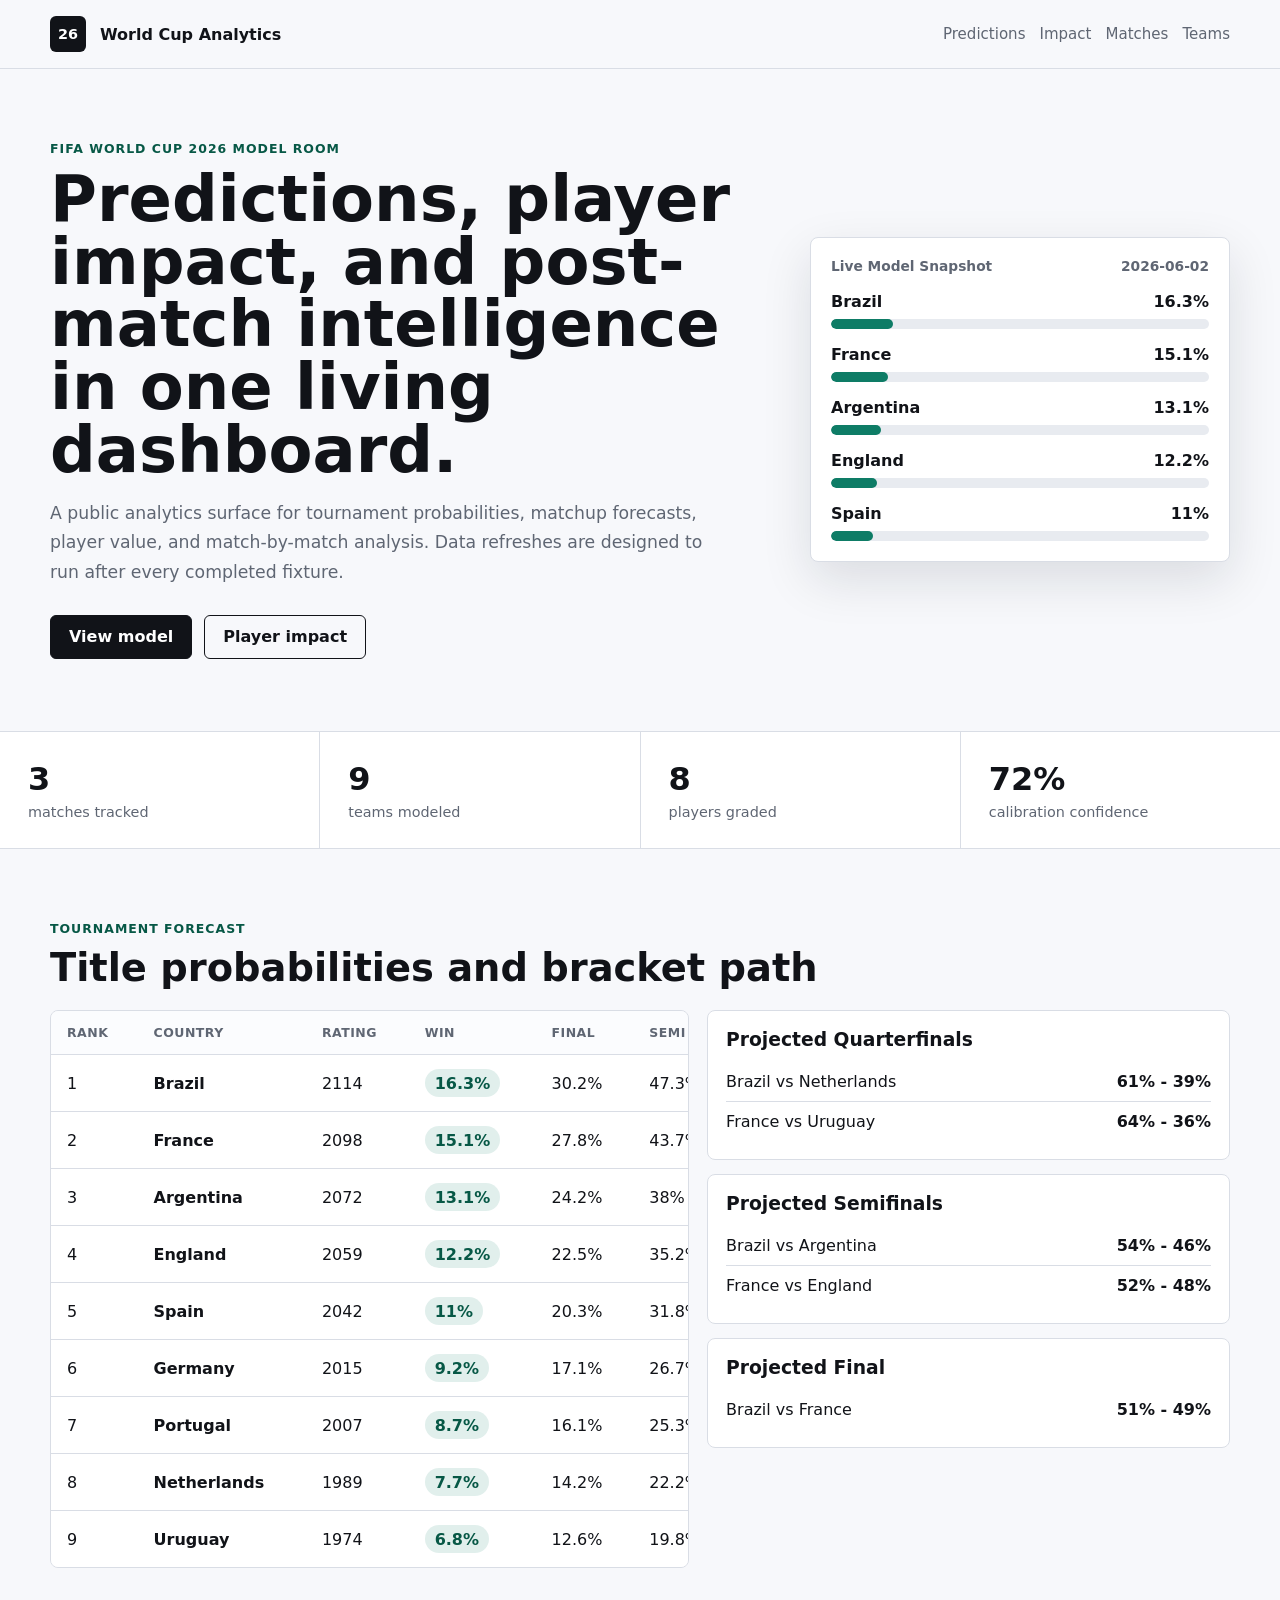
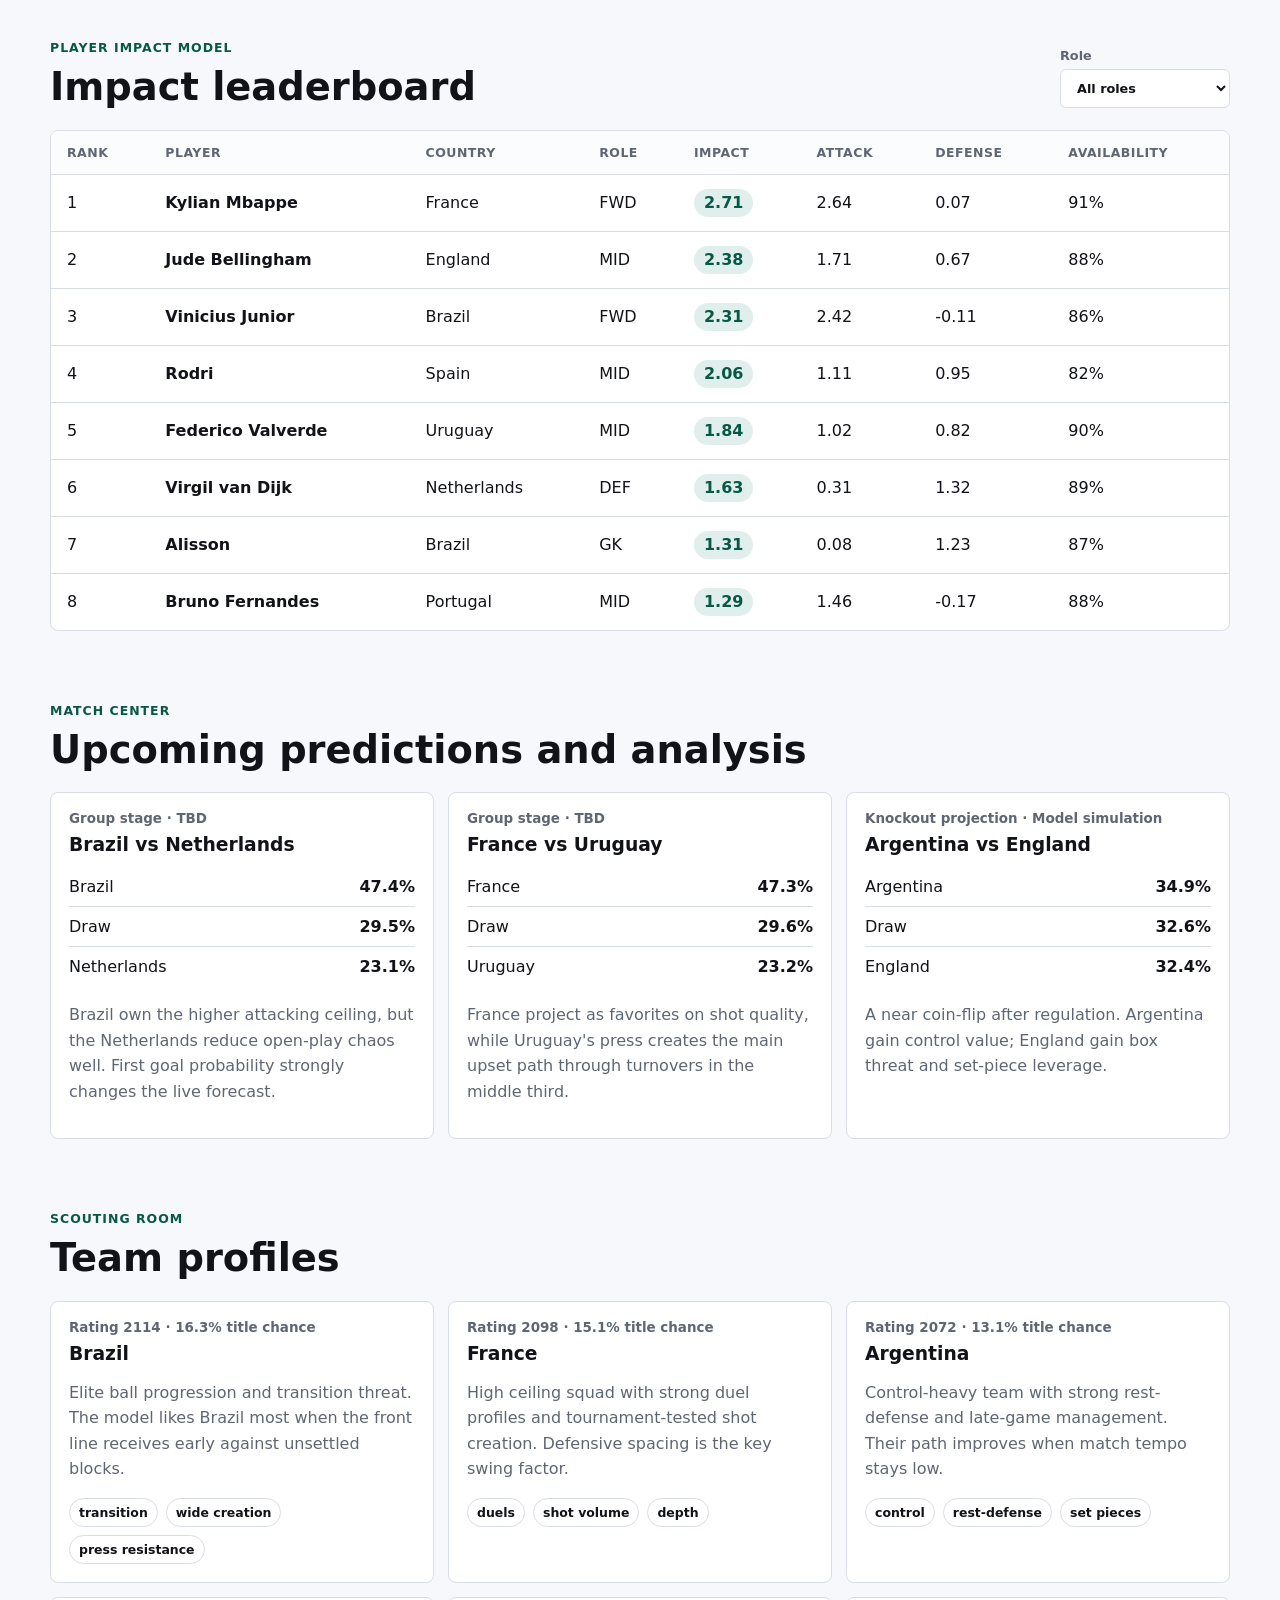
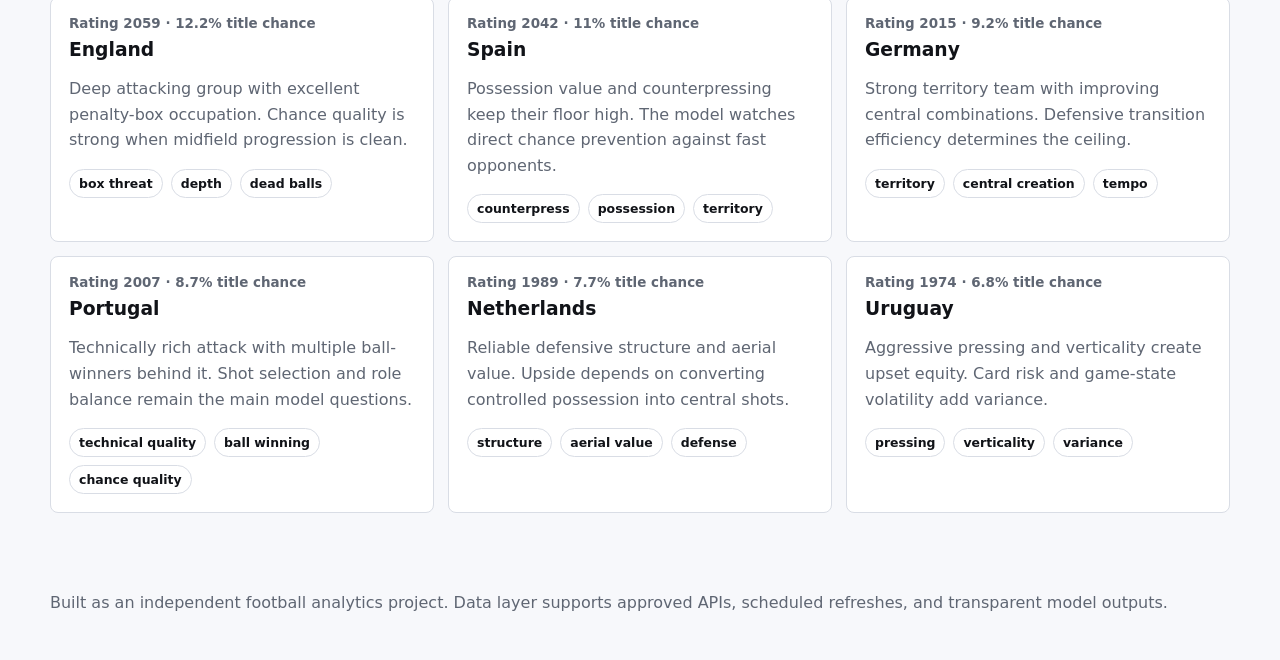
==== index.html @ 910f902a "Build World Cup analytics dashboard" ====
<!doctype html>
<html lang="en">
  <head>
    <meta charset="utf-8" />
    <meta name="viewport" content="width=device-width, initial-scale=1" />
    <title>World Cup 2026 Analytics</title>
    <meta
      name="description"
      content="World Cup 2026 prediction model, matchup probabilities, player impact leaderboard, and match analysis."
    />
    <link rel="stylesheet" href="styles.css" />
  </head>
  <body>
    <header class="site-header">
      <nav class="nav">
        <a class="brand" href="#top" aria-label="World Cup 2026 Analytics home">
          <span class="brand-mark">26</span>
          <span>World Cup Analytics</span>
        </a>
        <div class="nav-links">
          <a href="#predictions">Predictions</a>
          <a href="#leaderboard">Impact</a>
          <a href="#matches">Matches</a>
          <a href="#teams">Teams</a>
        </div>
      </nav>
    </header>

    <main id="top">
      <section class="hero">
        <div class="hero-copy">
          <p class="eyebrow">FIFA World Cup 2026 model room</p>
          <h1>Predictions, player impact, and post-match intelligence in one living dashboard.</h1>
          <p>
            A public analytics surface for tournament probabilities, matchup forecasts,
            player value, and match-by-match analysis. Data refreshes are designed to run
            after every completed fixture.
          </p>
          <div class="hero-actions">
            <a class="button primary" href="#predictions">View model</a>
            <a class="button secondary" href="#leaderboard">Player impact</a>
          </div>
        </div>
        <div class="hero-panel" aria-label="Model snapshot">
          <div class="panel-header">
            <span>Live Model Snapshot</span>
            <span id="lastUpdated">Loading...</span>
          </div>
          <div class="probability-stack" id="heroProbabilities"></div>
        </div>
      </section>

      <section class="metrics-band" aria-label="Model summary">
        <div>
          <span class="metric-value" id="trackedMatches">0</span>
          <span class="metric-label">matches tracked</span>
        </div>
        <div>
          <span class="metric-value" id="trackedTeams">0</span>
          <span class="metric-label">teams modeled</span>
        </div>
        <div>
          <span class="metric-value" id="trackedPlayers">0</span>
          <span class="metric-label">players graded</span>
        </div>
        <div>
          <span class="metric-value" id="modelConfidence">0%</span>
          <span class="metric-label">calibration confidence</span>
        </div>
      </section>

      <section class="section" id="predictions">
        <div class="section-heading">
          <p class="eyebrow">Tournament forecast</p>
          <h2>Title probabilities and bracket path</h2>
        </div>
        <div class="prediction-layout">
          <div class="table-shell">
            <table>
              <thead>
                <tr>
                  <th>Rank</th>
                  <th>Country</th>
                  <th>Rating</th>
                  <th>Win</th>
                  <th>Final</th>
                  <th>Semi</th>
                </tr>
              </thead>
              <tbody id="predictionTable"></tbody>
            </table>
          </div>
          <div class="bracket" id="bracket"></div>
        </div>
      </section>

      <section class="section" id="leaderboard">
        <div class="section-heading inline-heading">
          <div>
            <p class="eyebrow">Player impact model</p>
            <h2>Impact leaderboard</h2>
          </div>
          <label class="filter-label">
            Role
            <select id="roleFilter">
              <option value="all">All roles</option>
              <option value="GK">Goalkeepers</option>
              <option value="DEF">Defenders</option>
              <option value="MID">Midfielders</option>
              <option value="FWD">Forwards</option>
            </select>
          </label>
        </div>
        <div class="table-shell">
          <table>
            <thead>
              <tr>
                <th>Rank</th>
                <th>Player</th>
                <th>Country</th>
                <th>Role</th>
                <th>Impact</th>
                <th>Attack</th>
                <th>Defense</th>
                <th>Availability</th>
              </tr>
            </thead>
            <tbody id="leaderboardTable"></tbody>
          </table>
        </div>
      </section>

      <section class="section" id="matches">
        <div class="section-heading">
          <p class="eyebrow">Match center</p>
          <h2>Upcoming predictions and analysis</h2>
        </div>
        <div class="match-grid" id="matchGrid"></div>
      </section>

      <section class="section" id="teams">
        <div class="section-heading">
          <p class="eyebrow">Scouting room</p>
          <h2>Team profiles</h2>
        </div>
        <div class="team-grid" id="teamGrid"></div>
      </section>
    </main>

    <footer class="footer">
      <p>
        Built as an independent football analytics project. Data layer supports approved APIs,
        scheduled refreshes, and transparent model outputs.
      </p>
    </footer>

    <script src="app.js"></script>
  </body>
</html>
---- styles.css ----
:root {
  --ink: #111318;
  --muted: #5f6673;
  --line: #d9dde5;
  --surface: #f7f8fb;
  --panel: #ffffff;
  --accent: #0e7c66;
  --accent-dark: #075846;
  --gold: #c6932d;
  --danger: #b74b4b;
  --shadow: 0 18px 50px rgba(20, 28, 43, 0.12);
}

* {
  box-sizing: border-box;
}

html {
  scroll-behavior: smooth;
}

body {
  margin: 0;
  color: var(--ink);
  background: var(--surface);
  font-family:
    Inter, ui-sans-serif, system-ui, -apple-system, BlinkMacSystemFont, "Segoe UI",
    sans-serif;
}

a {
  color: inherit;
  text-decoration: none;
}

.site-header {
  position: sticky;
  top: 0;
  z-index: 10;
  background: rgba(247, 248, 251, 0.92);
  border-bottom: 1px solid var(--line);
  backdrop-filter: blur(18px);
}

.nav {
  display: flex;
  align-items: center;
  justify-content: space-between;
  width: min(1180px, calc(100% - 32px));
  margin: 0 auto;
  padding: 16px 0;
}

.brand,
.nav-links {
  display: flex;
  align-items: center;
  gap: 14px;
}

.brand {
  font-weight: 750;
}

.brand-mark {
  display: grid;
  width: 36px;
  height: 36px;
  place-items: center;
  color: white;
  background: var(--ink);
  border-radius: 6px;
  font-size: 0.9rem;
}

.nav-links {
  color: var(--muted);
  font-size: 0.94rem;
}

.nav-links a:hover {
  color: var(--ink);
}

.hero {
  display: grid;
  grid-template-columns: minmax(0, 1fr) 420px;
  gap: 42px;
  align-items: center;
  width: min(1180px, calc(100% - 32px));
  min-height: 650px;
  margin: 0 auto;
  padding: 72px 0;
}

.hero-copy h1 {
  max-width: 760px;
  margin: 0;
  font-size: clamp(2.4rem, 5vw, 5.2rem);
  line-height: 0.98;
  letter-spacing: 0;
}

.hero-copy p:not(.eyebrow) {
  max-width: 680px;
  color: var(--muted);
  font-size: 1.08rem;
  line-height: 1.7;
}

.eyebrow {
  margin: 0 0 12px;
  color: var(--accent-dark);
  font-size: 0.78rem;
  font-weight: 800;
  letter-spacing: 0.08em;
  text-transform: uppercase;
}

.hero-actions {
  display: flex;
  flex-wrap: wrap;
  gap: 12px;
  margin-top: 28px;
}

.button {
  display: inline-flex;
  min-height: 44px;
  align-items: center;
  justify-content: center;
  border: 1px solid var(--ink);
  border-radius: 6px;
  padding: 0 18px;
  font-weight: 750;
}

.button.primary {
  color: white;
  background: var(--ink);
}

.button.secondary {
  background: transparent;
}

.hero-panel {
  background: var(--panel);
  border: 1px solid var(--line);
  border-radius: 8px;
  box-shadow: var(--shadow);
  padding: 20px;
}

.panel-header {
  display: flex;
  justify-content: space-between;
  gap: 18px;
  margin-bottom: 18px;
  color: var(--muted);
  font-size: 0.86rem;
  font-weight: 700;
}

.probability-stack {
  display: grid;
  gap: 16px;
}

.prob-row {
  display: grid;
  gap: 8px;
}

.prob-meta {
  display: flex;
  justify-content: space-between;
  gap: 12px;
  font-weight: 750;
}

.bar {
  height: 10px;
  overflow: hidden;
  background: #e8ebf0;
  border-radius: 999px;
}

.bar span {
  display: block;
  height: 100%;
  background: var(--accent);
  border-radius: inherit;
}

.metrics-band {
  display: grid;
  grid-template-columns: repeat(4, minmax(0, 1fr));
  gap: 1px;
  background: var(--line);
  border-block: 1px solid var(--line);
}

.metrics-band div {
  display: grid;
  gap: 6px;
  padding: 28px;
  background: var(--panel);
}

.metric-value {
  font-size: 2rem;
  font-weight: 850;
}

.metric-label {
  color: var(--muted);
  font-size: 0.9rem;
}

.section {
  width: min(1180px, calc(100% - 32px));
  margin: 0 auto;
  padding: 72px 0 0;
}

.section-heading {
  margin-bottom: 22px;
}

.section-heading h2 {
  margin: 0;
  font-size: clamp(1.9rem, 3vw, 3rem);
  line-height: 1.05;
}

.inline-heading {
  display: flex;
  align-items: end;
  justify-content: space-between;
  gap: 20px;
}

.filter-label {
  display: grid;
  gap: 6px;
  color: var(--muted);
  font-size: 0.8rem;
  font-weight: 750;
}

select {
  min-width: 170px;
  border: 1px solid var(--line);
  border-radius: 6px;
  padding: 10px 12px;
  background: white;
  color: var(--ink);
  font: inherit;
}

.prediction-layout {
  display: grid;
  grid-template-columns: minmax(0, 1.1fr) minmax(320px, 0.9fr);
  gap: 18px;
  align-items: start;
}

.table-shell {
  overflow: auto;
  background: var(--panel);
  border: 1px solid var(--line);
  border-radius: 8px;
}

table {
  width: 100%;
  border-collapse: collapse;
  min-width: 680px;
}

th,
td {
  padding: 14px 16px;
  border-bottom: 1px solid var(--line);
  text-align: left;
  white-space: nowrap;
}

th {
  color: var(--muted);
  background: #fbfcfe;
  font-size: 0.78rem;
  letter-spacing: 0.04em;
  text-transform: uppercase;
}

tr:last-child td {
  border-bottom: 0;
}

.pill {
  display: inline-flex;
  align-items: center;
  min-height: 28px;
  border-radius: 999px;
  padding: 0 10px;
  color: var(--accent-dark);
  background: rgba(14, 124, 102, 0.12);
  font-weight: 800;
}

.bracket,
.match-grid,
.team-grid {
  display: grid;
  gap: 14px;
}

.bracket-card,
.match-card,
.team-card {
  background: var(--panel);
  border: 1px solid var(--line);
  border-radius: 8px;
  padding: 18px;
}

.bracket-card h3,
.match-card h3,
.team-card h3 {
  margin: 0 0 12px;
}

.match-row {
  display: flex;
  align-items: center;
  justify-content: space-between;
  gap: 14px;
  padding: 10px 0;
  border-top: 1px solid var(--line);
}

.match-row:first-of-type {
  border-top: 0;
}

.muted {
  color: var(--muted);
}

.match-grid,
.team-grid {
  grid-template-columns: repeat(3, minmax(0, 1fr));
}

.card-kicker {
  margin: 0 0 8px;
  color: var(--muted);
  font-size: 0.84rem;
  font-weight: 750;
}

.card-body {
  color: var(--muted);
  line-height: 1.6;
}

.team-tags {
  display: flex;
  flex-wrap: wrap;
  gap: 8px;
  margin-top: 14px;
}

.tag {
  border: 1px solid var(--line);
  border-radius: 999px;
  padding: 6px 9px;
  font-size: 0.78rem;
  font-weight: 750;
}

.footer {
  width: min(1180px, calc(100% - 32px));
  margin: 0 auto;
  padding: 64px 0 32px;
  color: var(--muted);
}

.error-banner {
  padding: 12px 16px;
  color: white;
  background: var(--danger);
  font-weight: 750;
}

@media (max-width: 900px) {
  .hero,
  .prediction-layout,
  .match-grid,
  .team-grid {
    grid-template-columns: 1fr;
  }

  .hero {
    min-height: auto;
    padding-top: 44px;
  }

  .metrics-band {
    grid-template-columns: repeat(2, minmax(0, 1fr));
  }
}

@media (max-width: 640px) {
  .nav {
    align-items: flex-start;
    flex-direction: column;
  }

  .nav-links {
    width: 100%;
    overflow-x: auto;
    padding-bottom: 2px;
  }

  .metrics-band {
    grid-template-columns: 1fr;
  }

  .inline-heading {
    align-items: flex-start;
    flex-direction: column;
  }
}
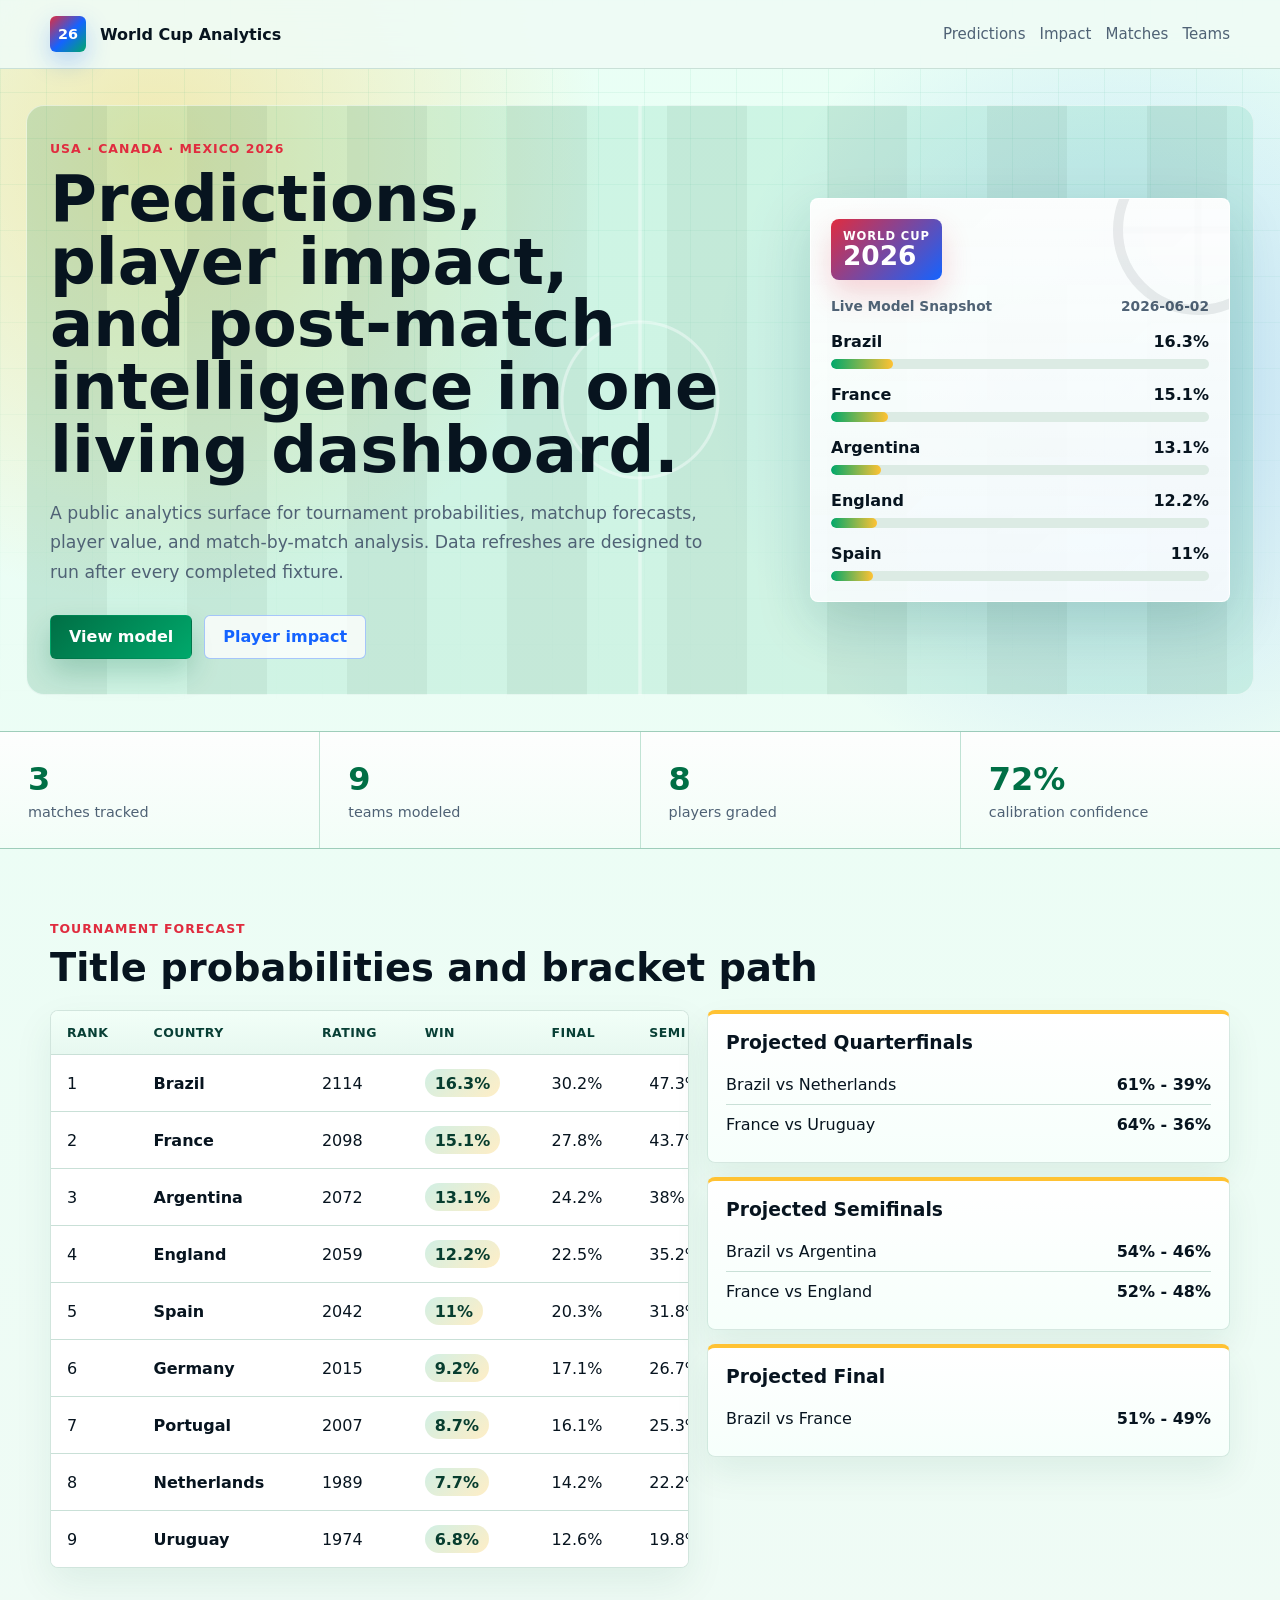
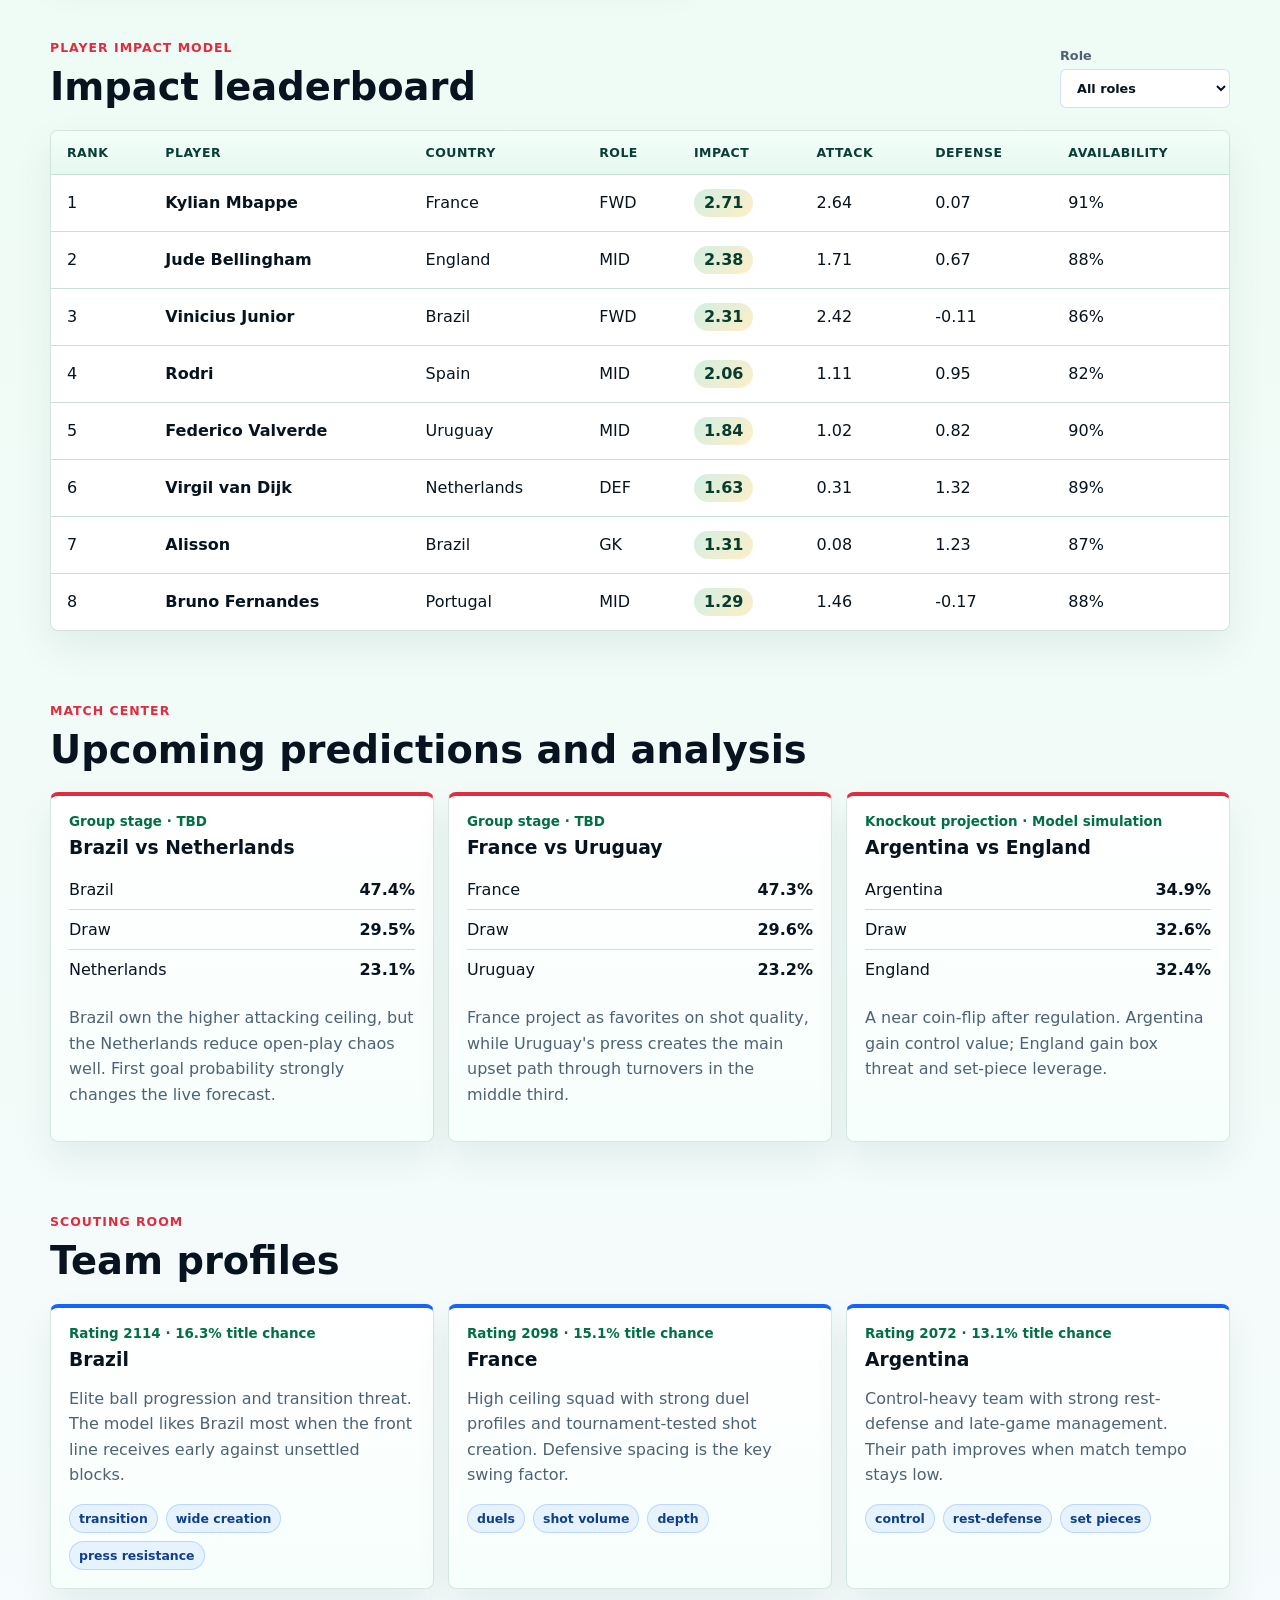
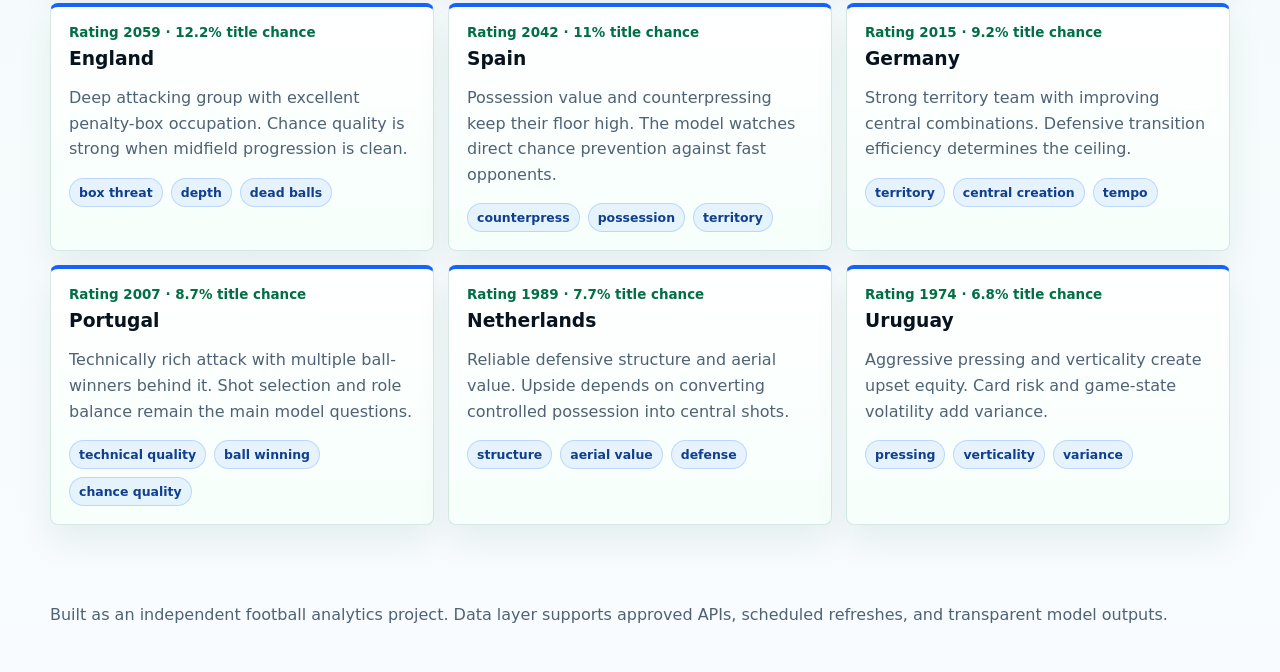
==== commit 21b4ea0a: "Refresh World Cup visual theme" ====
--- a/index.html
+++ b/index.html
@@ -29,7 +29,7 @@
     <main id="top">
       <section class="hero">
         <div class="hero-copy">
-          <p class="eyebrow">FIFA World Cup 2026 model room</p>
+          <p class="eyebrow">USA · Canada · Mexico 2026</p>
           <h1>Predictions, player impact, and post-match intelligence in one living dashboard.</h1>
           <p>
             A public analytics surface for tournament probabilities, matchup forecasts,
@@ -42,6 +42,10 @@
           </div>
         </div>
         <div class="hero-panel" aria-label="Model snapshot">
+          <div class="tournament-badge">
+            <span>World Cup</span>
+            <strong>2026</strong>
+          </div>
           <div class="panel-header">
             <span>Live Model Snapshot</span>
             <span id="lastUpdated">Loading...</span>
@@ -157,4 +161,3 @@
     <script src="app.js"></script>
   </body>
 </html>
-
--- a/styles.css
+++ b/styles.css
@@ -1,14 +1,16 @@
 :root {
-  --ink: #111318;
-  --muted: #5f6673;
-  --line: #d9dde5;
-  --surface: #f7f8fb;
+  --ink: #07141f;
+  --muted: #4f6275;
+  --line: #c9e0d7;
+  --surface: #effbf5;
   --panel: #ffffff;
-  --accent: #0e7c66;
-  --accent-dark: #075846;
-  --gold: #c6932d;
-  --danger: #b74b4b;
-  --shadow: 0 18px 50px rgba(20, 28, 43, 0.12);
+  --accent: #00a86b;
+  --accent-dark: #006f45;
+  --blue: #1463ff;
+  --red: #e02c3f;
+  --gold: #ffc233;
+  --danger: #d9293f;
+  --shadow: 0 22px 55px rgba(0, 83, 65, 0.16);
 }
 
 * {
@@ -22,10 +24,26 @@
 body {
   margin: 0;
   color: var(--ink);
-  background: var(--surface);
+  background:
+    radial-gradient(circle at 12% 4%, rgba(255, 194, 51, 0.35), transparent 28rem),
+    radial-gradient(circle at 88% 10%, rgba(20, 99, 255, 0.2), transparent 26rem),
+    linear-gradient(180deg, #e9fff5 0%, var(--surface) 42%, #f8fbff 100%);
   font-family:
     Inter, ui-sans-serif, system-ui, -apple-system, BlinkMacSystemFont, "Segoe UI",
     sans-serif;
+}
+
+body::before {
+  position: fixed;
+  inset: 0;
+  z-index: -1;
+  pointer-events: none;
+  content: "";
+  background-image:
+    linear-gradient(rgba(0, 168, 107, 0.07) 1px, transparent 1px),
+    linear-gradient(90deg, rgba(0, 168, 107, 0.07) 1px, transparent 1px);
+  background-size: 46px 46px;
+  mask-image: linear-gradient(180deg, black, transparent 80%);
 }
 
 a {
@@ -37,7 +55,7 @@
   position: sticky;
   top: 0;
   z-index: 10;
-  background: rgba(247, 248, 251, 0.92);
+  background: rgba(239, 251, 245, 0.9);
   border-bottom: 1px solid var(--line);
   backdrop-filter: blur(18px);
 }
@@ -68,9 +86,10 @@
   height: 36px;
   place-items: center;
   color: white;
-  background: var(--ink);
+  background: linear-gradient(135deg, var(--red), var(--blue) 52%, var(--accent));
   border-radius: 6px;
   font-size: 0.9rem;
+  box-shadow: 0 10px 24px rgba(20, 99, 255, 0.25);
 }
 
 .nav-links {
@@ -79,10 +98,11 @@
 }
 
 .nav-links a:hover {
-  color: var(--ink);
+  color: var(--accent-dark);
 }
 
 .hero {
+  position: relative;
   display: grid;
   grid-template-columns: minmax(0, 1fr) 420px;
   gap: 42px;
@@ -93,12 +113,27 @@
   padding: 72px 0;
 }
 
+.hero::before {
+  position: absolute;
+  inset: 36px -24px;
+  z-index: -1;
+  content: "";
+  background:
+    radial-gradient(circle at 50% 50%, transparent 0 76px, rgba(255, 255, 255, 0.45) 77px 79px, transparent 80px),
+    linear-gradient(90deg, transparent 0 49.8%, rgba(255, 255, 255, 0.45) 49.9% 50.1%, transparent 50.2%),
+    repeating-linear-gradient(90deg, rgba(0, 128, 79, 0.22) 0 80px, rgba(0, 168, 107, 0.16) 80px 160px);
+  border: 1px solid rgba(255, 255, 255, 0.6);
+  border-radius: 18px;
+  opacity: 0.75;
+}
+
 .hero-copy h1 {
   max-width: 760px;
   margin: 0;
   font-size: clamp(2.4rem, 5vw, 5.2rem);
   line-height: 0.98;
   letter-spacing: 0;
+  text-wrap: balance;
 }
 
 .hero-copy p:not(.eyebrow) {
@@ -110,7 +145,7 @@
 
 .eyebrow {
   margin: 0 0 12px;
-  color: var(--accent-dark);
+  color: var(--red);
   font-size: 0.78rem;
   font-weight: 800;
   letter-spacing: 0.08em;
@@ -129,7 +164,7 @@
   min-height: 44px;
   align-items: center;
   justify-content: center;
-  border: 1px solid var(--ink);
+  border: 1px solid transparent;
   border-radius: 6px;
   padding: 0 18px;
   font-weight: 750;
@@ -137,21 +172,67 @@
 
 .button.primary {
   color: white;
-  background: var(--ink);
+  background: linear-gradient(135deg, var(--accent-dark), var(--accent));
+  box-shadow: 0 14px 28px rgba(0, 111, 69, 0.24);
 }
 
 .button.secondary {
-  background: transparent;
+  border-color: rgba(20, 99, 255, 0.35);
+  color: var(--blue);
+  background: rgba(255, 255, 255, 0.78);
 }
 
 .hero-panel {
-  background: var(--panel);
-  border: 1px solid var(--line);
+  position: relative;
+  overflow: hidden;
+  background:
+    linear-gradient(180deg, rgba(255, 255, 255, 0.96), rgba(255, 255, 255, 0.88)),
+    linear-gradient(135deg, rgba(0, 168, 107, 0.24), rgba(20, 99, 255, 0.18));
+  border: 1px solid rgba(255, 255, 255, 0.85);
   border-radius: 8px;
   box-shadow: var(--shadow);
   padding: 20px;
 }
 
+.hero-panel::before {
+  position: absolute;
+  right: -54px;
+  top: -54px;
+  width: 150px;
+  height: 150px;
+  content: "";
+  background:
+    linear-gradient(90deg, transparent 47%, rgba(7, 20, 31, 0.12) 48% 52%, transparent 53%),
+    linear-gradient(transparent 47%, rgba(7, 20, 31, 0.12) 48% 52%, transparent 53%),
+    radial-gradient(circle, white 0 52%, transparent 53%);
+  border: 10px solid var(--ink);
+  border-radius: 50%;
+  opacity: 0.08;
+}
+
+.tournament-badge {
+  display: inline-grid;
+  gap: 0;
+  margin-bottom: 18px;
+  padding: 10px 12px;
+  color: white;
+  background: linear-gradient(135deg, var(--red), var(--blue));
+  border-radius: 8px;
+  box-shadow: 0 14px 30px rgba(224, 44, 63, 0.2);
+}
+
+.tournament-badge span {
+  font-size: 0.72rem;
+  font-weight: 850;
+  letter-spacing: 0.08em;
+  text-transform: uppercase;
+}
+
+.tournament-badge strong {
+  font-size: 1.65rem;
+  line-height: 1;
+}
+
 .panel-header {
   display: flex;
   justify-content: space-between;
@@ -182,14 +263,14 @@
 .bar {
   height: 10px;
   overflow: hidden;
-  background: #e8ebf0;
+  background: #dcebe4;
   border-radius: 999px;
 }
 
 .bar span {
   display: block;
   height: 100%;
-  background: var(--accent);
+  background: linear-gradient(90deg, var(--accent), var(--gold));
   border-radius: inherit;
 }
 
@@ -197,20 +278,22 @@
   display: grid;
   grid-template-columns: repeat(4, minmax(0, 1fr));
   gap: 1px;
-  background: var(--line);
-  border-block: 1px solid var(--line);
+  background: rgba(0, 111, 69, 0.18);
+  border-block: 1px solid rgba(0, 111, 69, 0.18);
 }
 
 .metrics-band div {
   display: grid;
   gap: 6px;
   padding: 28px;
-  background: var(--panel);
+  background:
+    linear-gradient(180deg, rgba(255, 255, 255, 0.96), rgba(244, 255, 249, 0.96));
 }
 
 .metric-value {
   font-size: 2rem;
   font-weight: 850;
+  color: var(--accent-dark);
 }
 
 .metric-label {
@@ -251,7 +334,7 @@
 
 select {
   min-width: 170px;
-  border: 1px solid var(--line);
+  border: 1px solid rgba(20, 99, 255, 0.2);
   border-radius: 6px;
   padding: 10px 12px;
   background: white;
@@ -269,8 +352,9 @@
 .table-shell {
   overflow: auto;
   background: var(--panel);
-  border: 1px solid var(--line);
+  border: 1px solid rgba(0, 111, 69, 0.18);
   border-radius: 8px;
+  box-shadow: 0 16px 38px rgba(0, 83, 65, 0.08);
 }
 
 table {
@@ -288,8 +372,8 @@
 }
 
 th {
-  color: var(--muted);
-  background: #fbfcfe;
+  color: #083f35;
+  background: linear-gradient(180deg, #f2fff8, #e7f8f0);
   font-size: 0.78rem;
   letter-spacing: 0.04em;
   text-transform: uppercase;
@@ -305,8 +389,8 @@
   min-height: 28px;
   border-radius: 999px;
   padding: 0 10px;
-  color: var(--accent-dark);
-  background: rgba(14, 124, 102, 0.12);
+  color: #073d2f;
+  background: linear-gradient(135deg, rgba(0, 168, 107, 0.18), rgba(255, 194, 51, 0.28));
   font-weight: 800;
 }
 
@@ -320,10 +404,24 @@
 .bracket-card,
 .match-card,
 .team-card {
-  background: var(--panel);
-  border: 1px solid var(--line);
+  background:
+    linear-gradient(180deg, rgba(255, 255, 255, 0.98), rgba(246, 255, 251, 0.98));
+  border: 1px solid rgba(0, 111, 69, 0.16);
   border-radius: 8px;
   padding: 18px;
+  box-shadow: 0 16px 34px rgba(0, 83, 65, 0.08);
+}
+
+.match-card {
+  border-top: 4px solid var(--red);
+}
+
+.team-card {
+  border-top: 4px solid var(--blue);
+}
+
+.bracket-card {
+  border-top: 4px solid var(--gold);
 }
 
 .bracket-card h3,
@@ -356,7 +454,7 @@
 
 .card-kicker {
   margin: 0 0 8px;
-  color: var(--muted);
+  color: var(--accent-dark);
   font-size: 0.84rem;
   font-weight: 750;
 }
@@ -374,9 +472,11 @@
 }
 
 .tag {
-  border: 1px solid var(--line);
+  border: 1px solid rgba(20, 99, 255, 0.2);
   border-radius: 999px;
   padding: 6px 9px;
+  color: #103f8f;
+  background: rgba(20, 99, 255, 0.08);
   font-size: 0.78rem;
   font-weight: 750;
 }
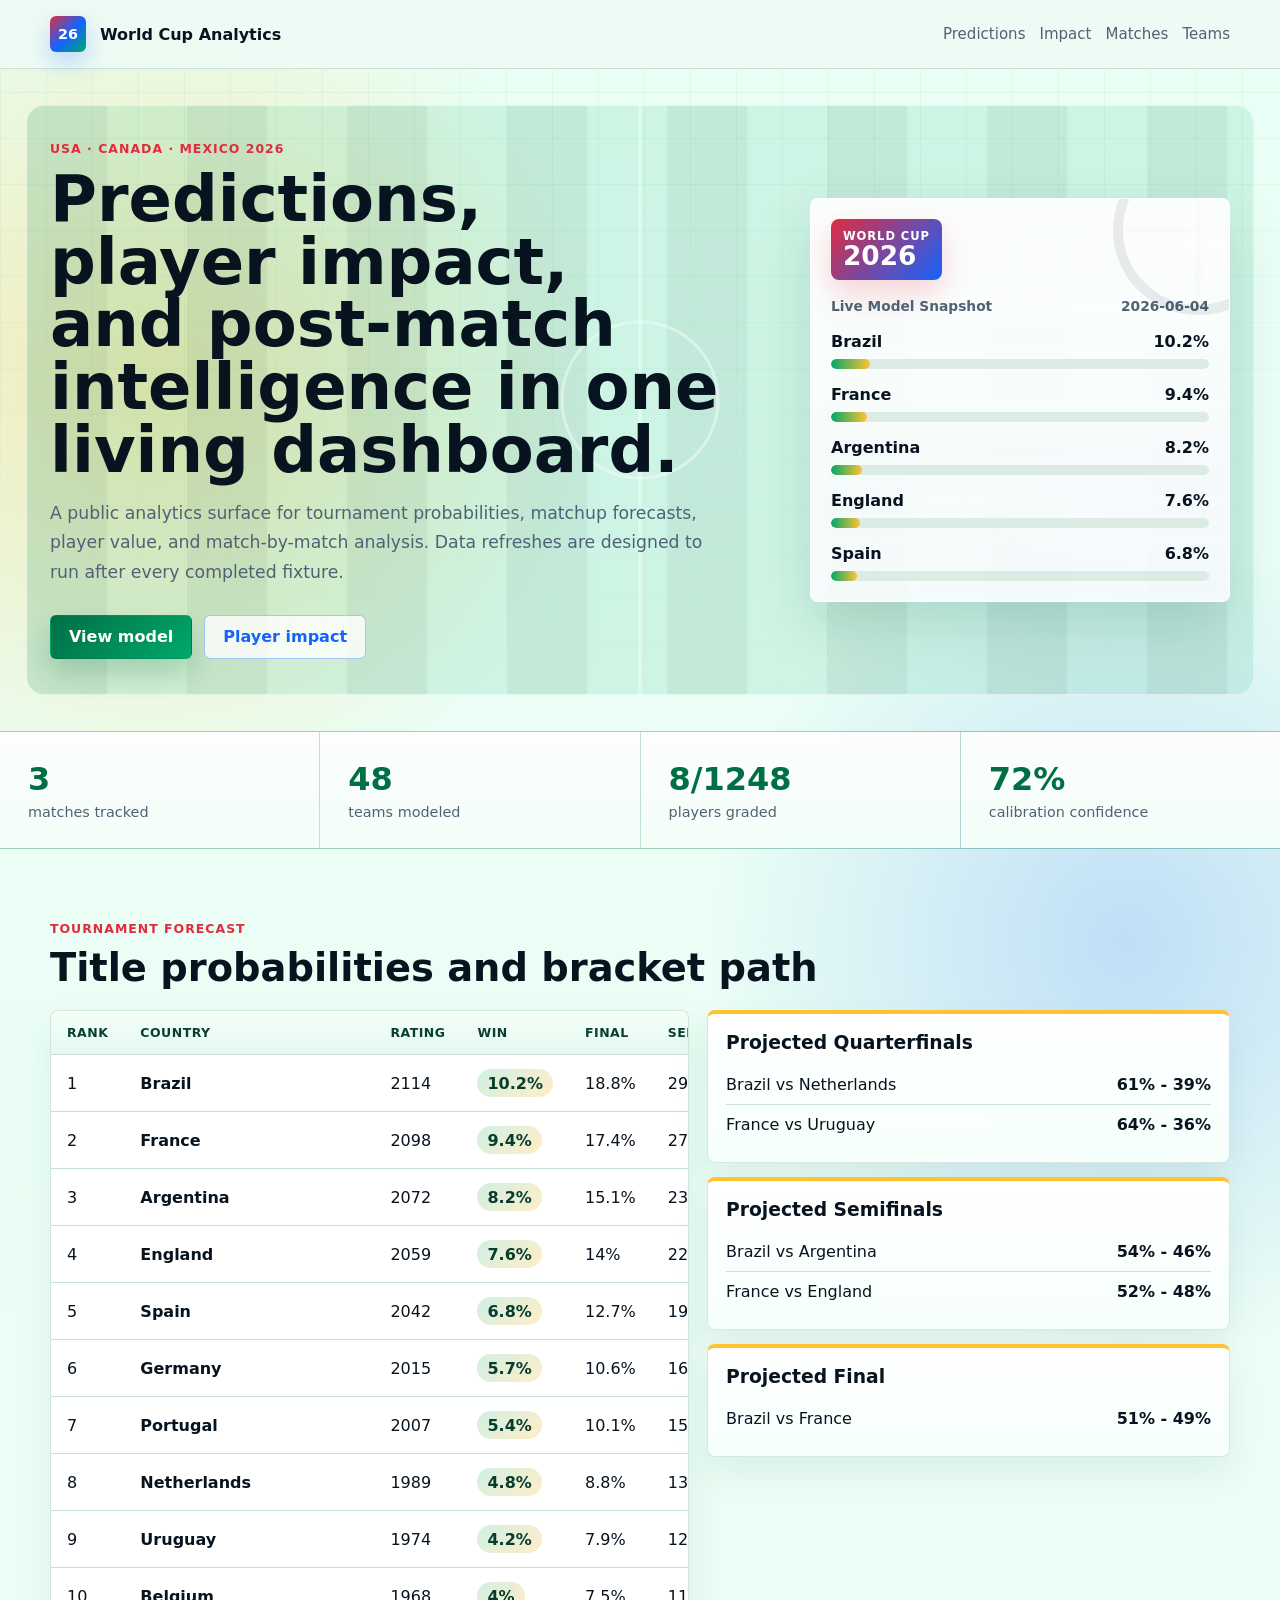
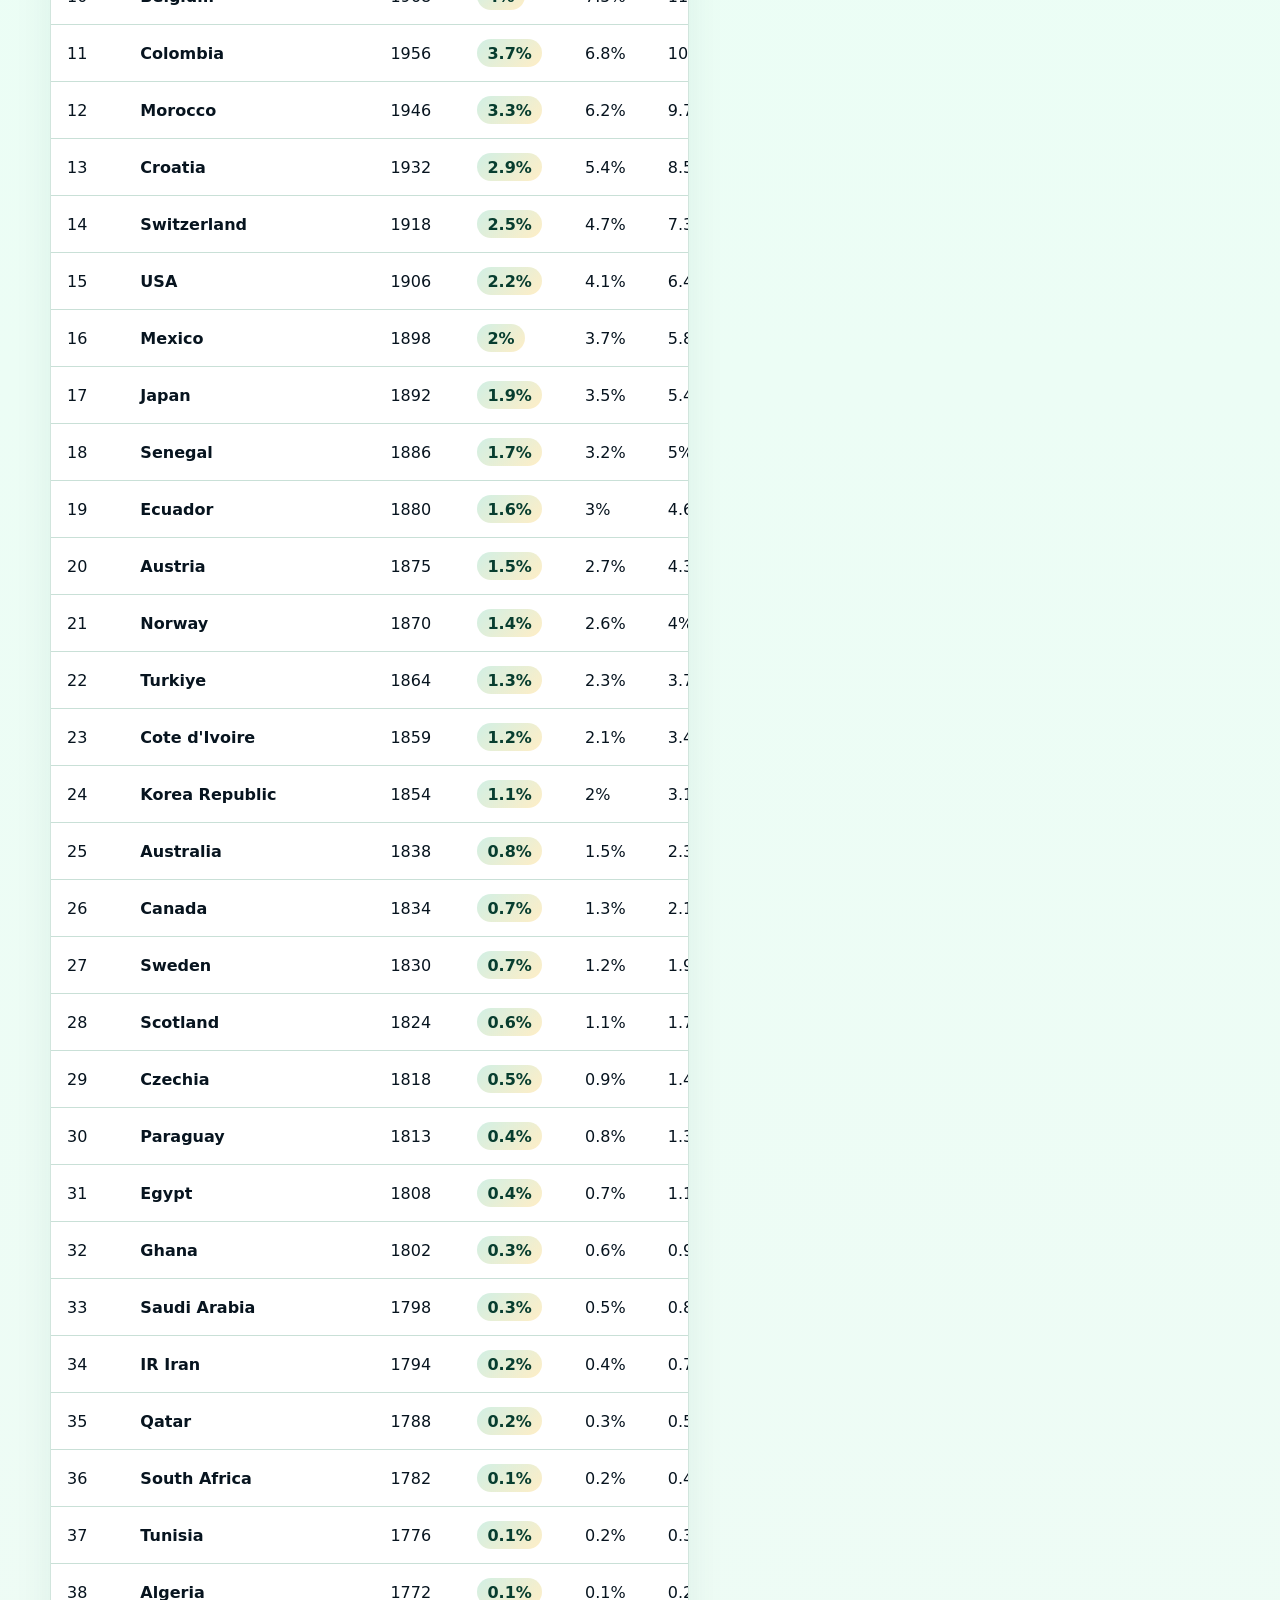
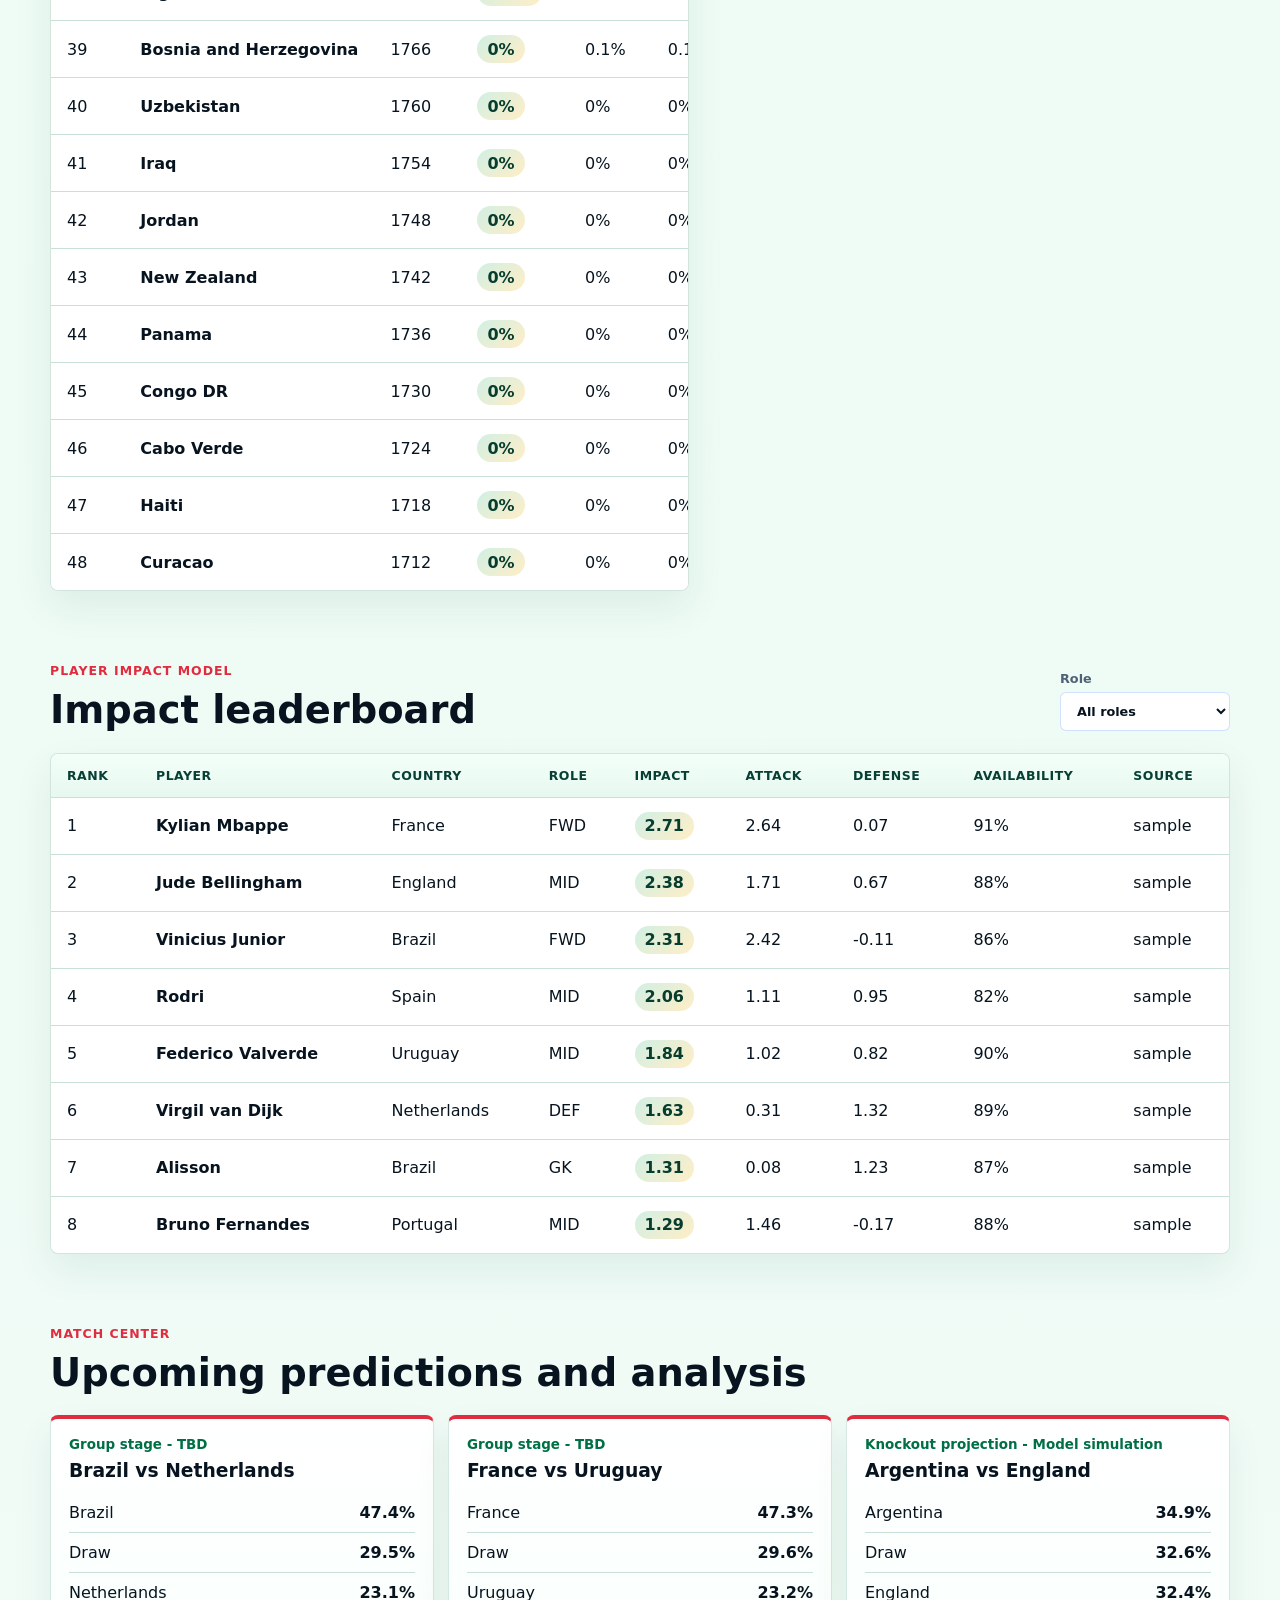
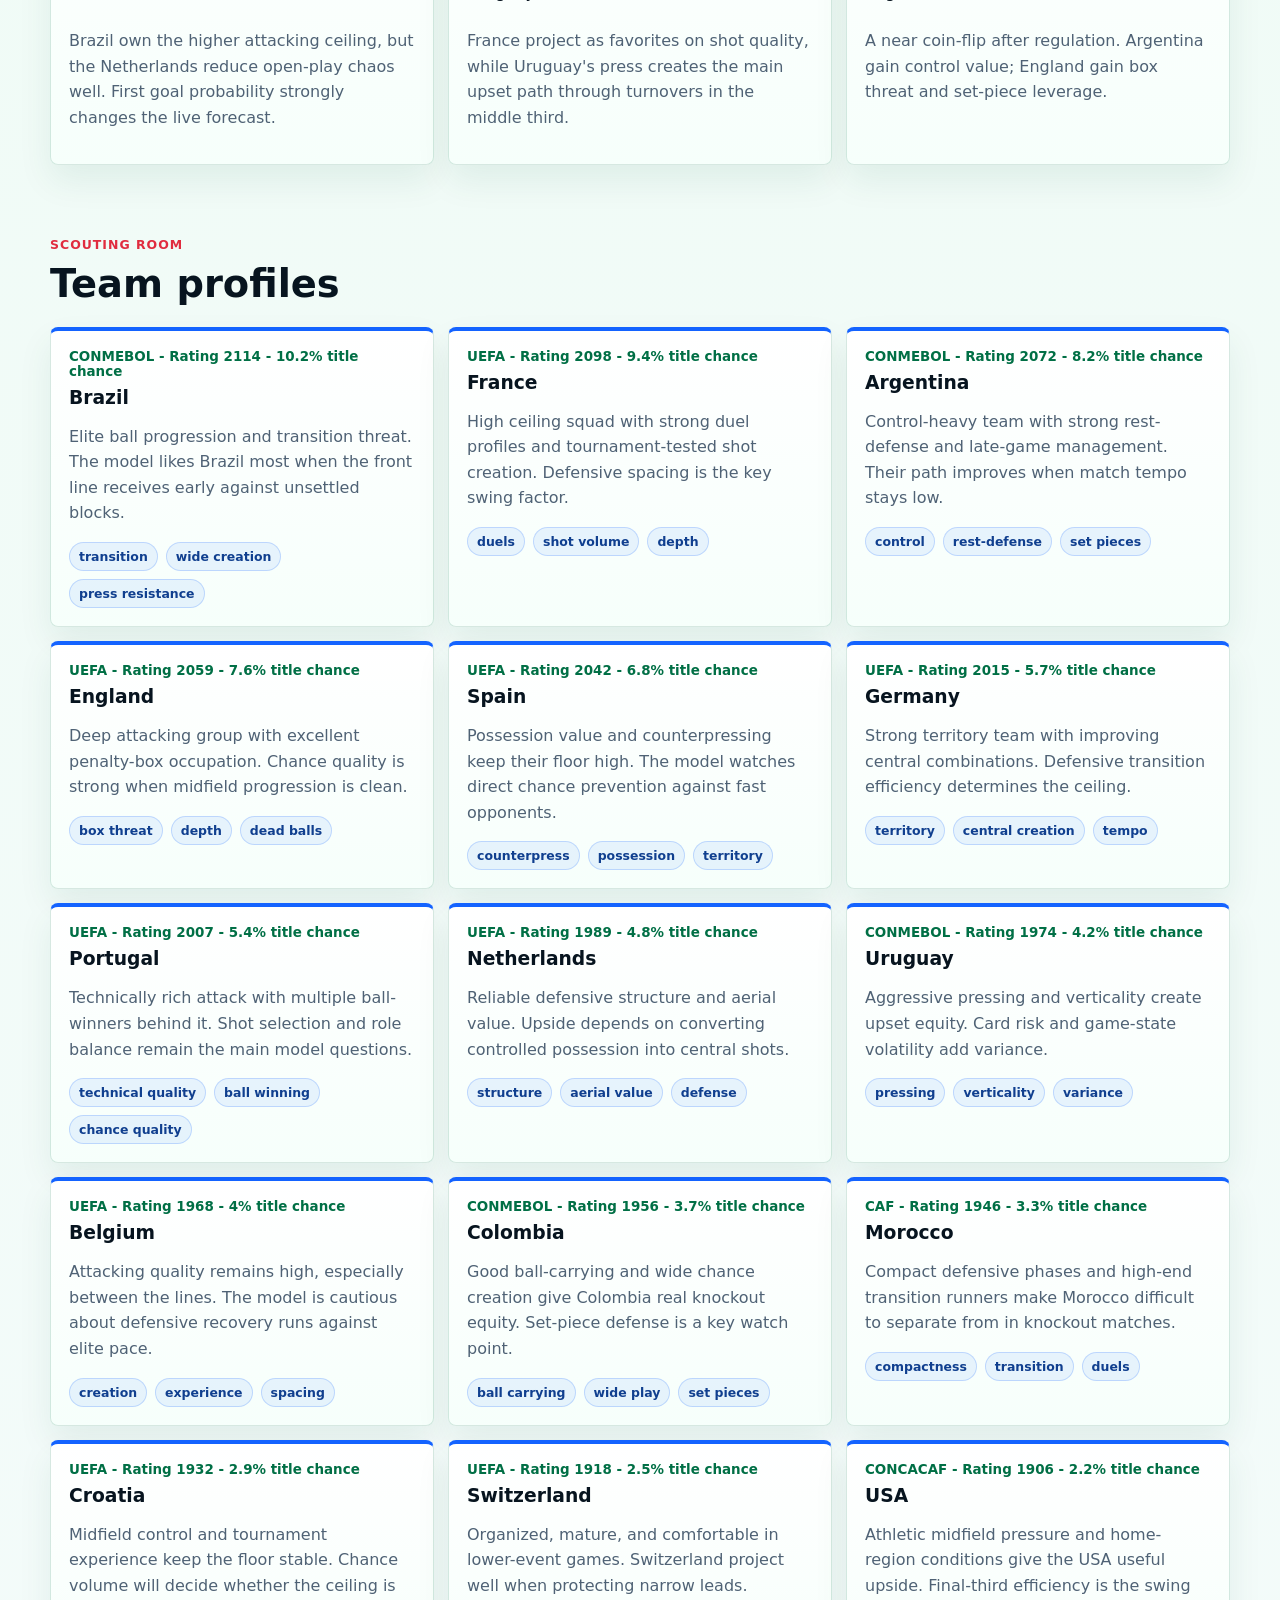
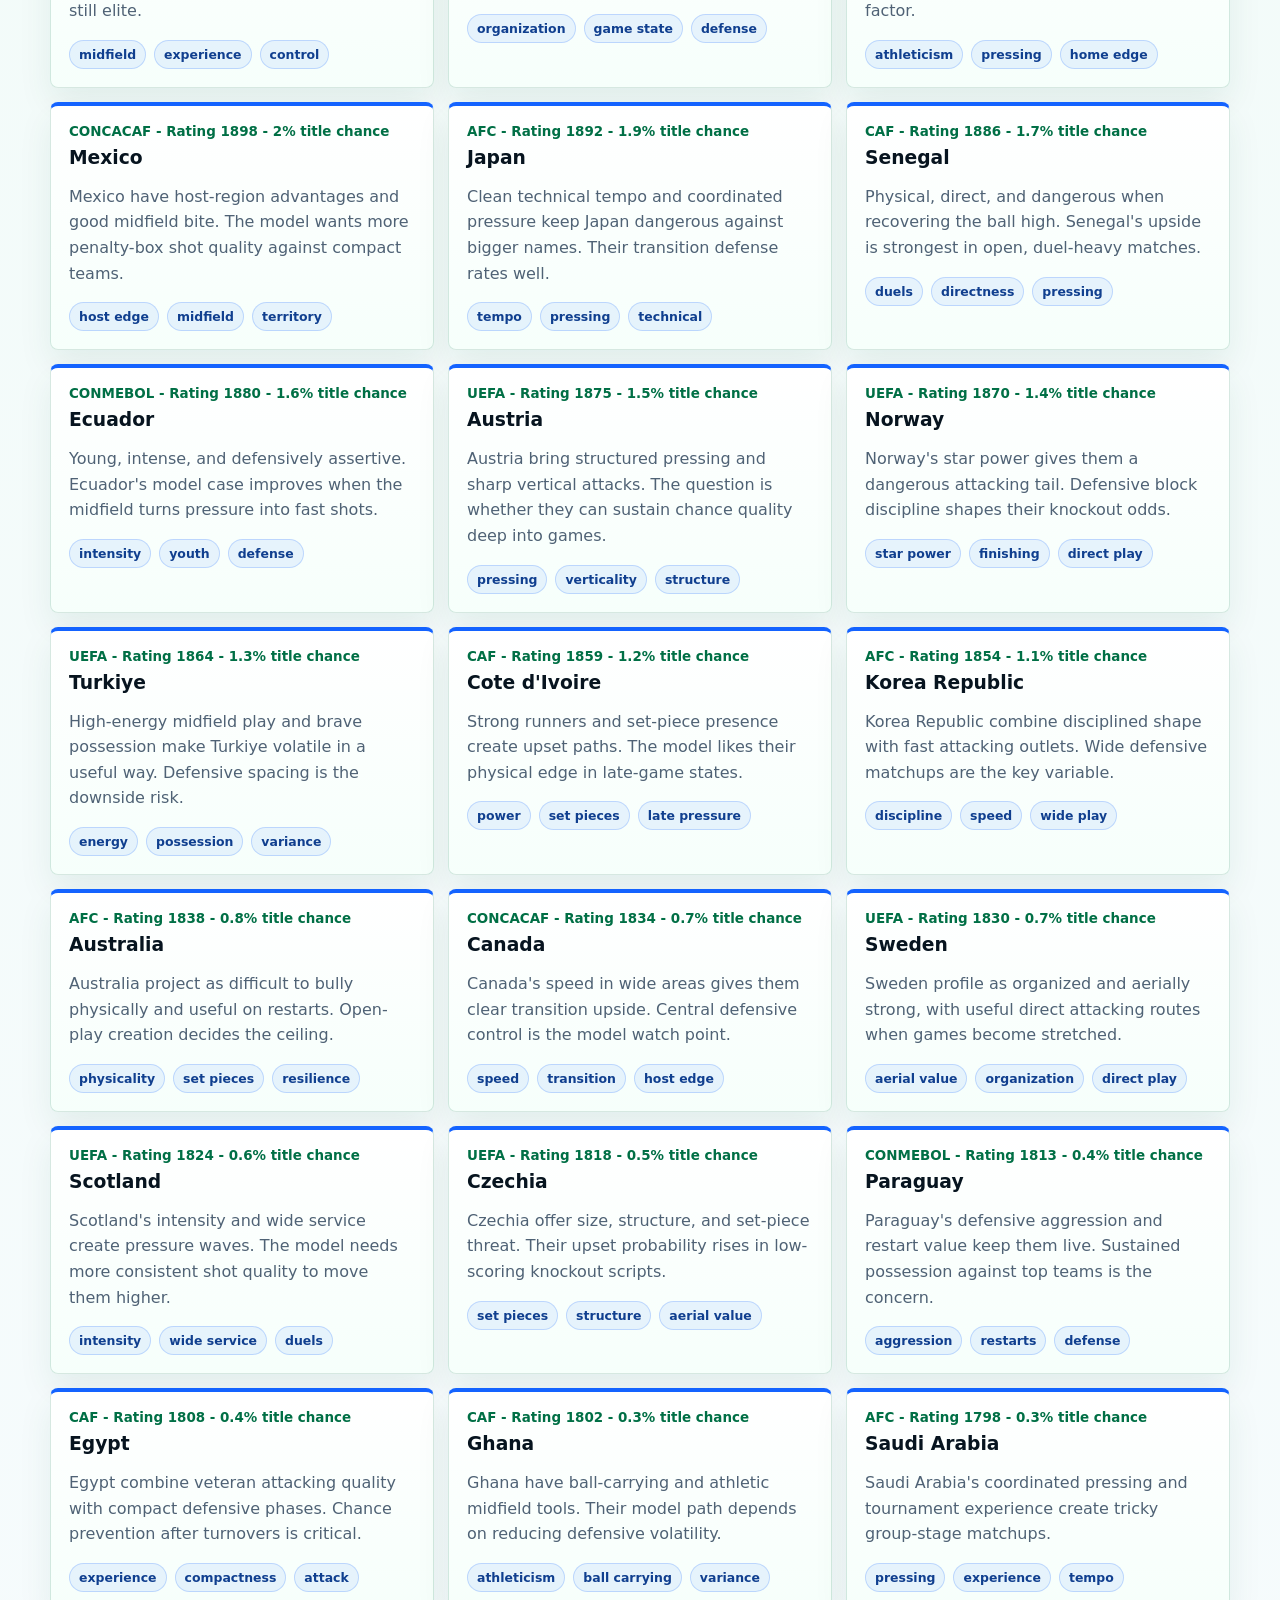
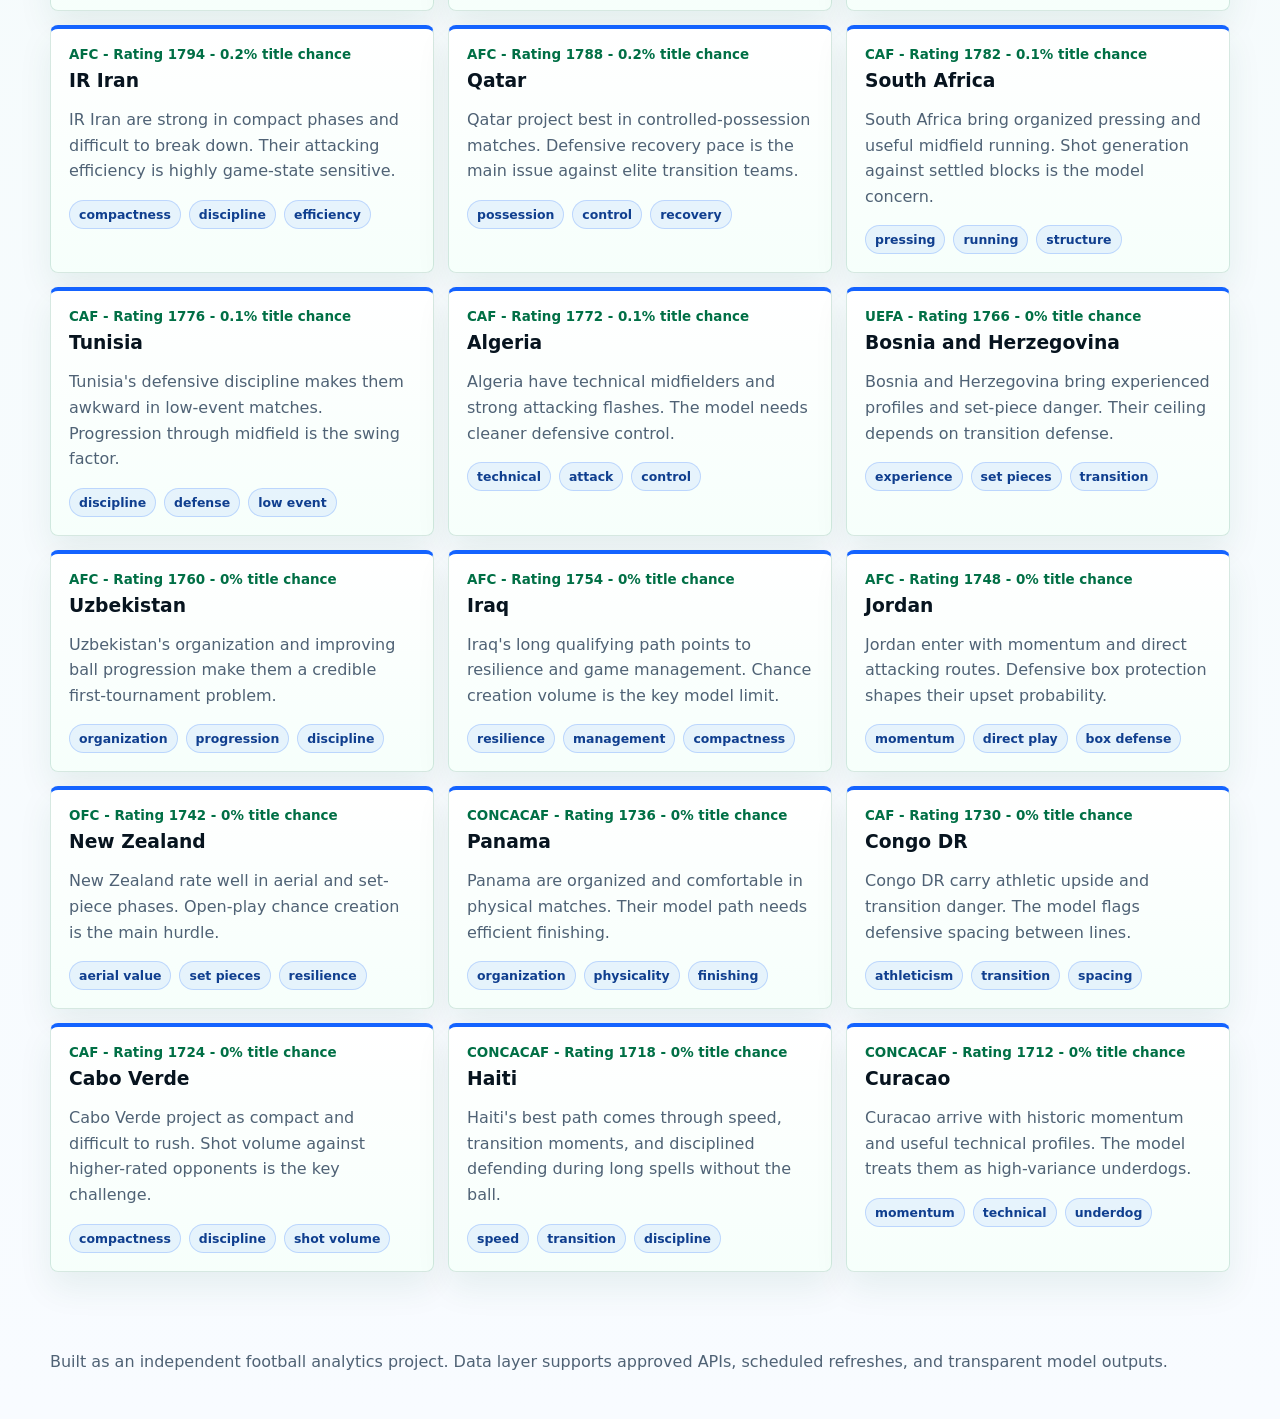
==== commit 952f504d: "Expand World Cup team coverage" ====
--- a/index.html
+++ b/index.html
@@ -127,6 +127,7 @@
                 <th>Attack</th>
                 <th>Defense</th>
                 <th>Availability</th>
+                <th>Source</th>
               </tr>
             </thead>
             <tbody id="leaderboardTable"></tbody>
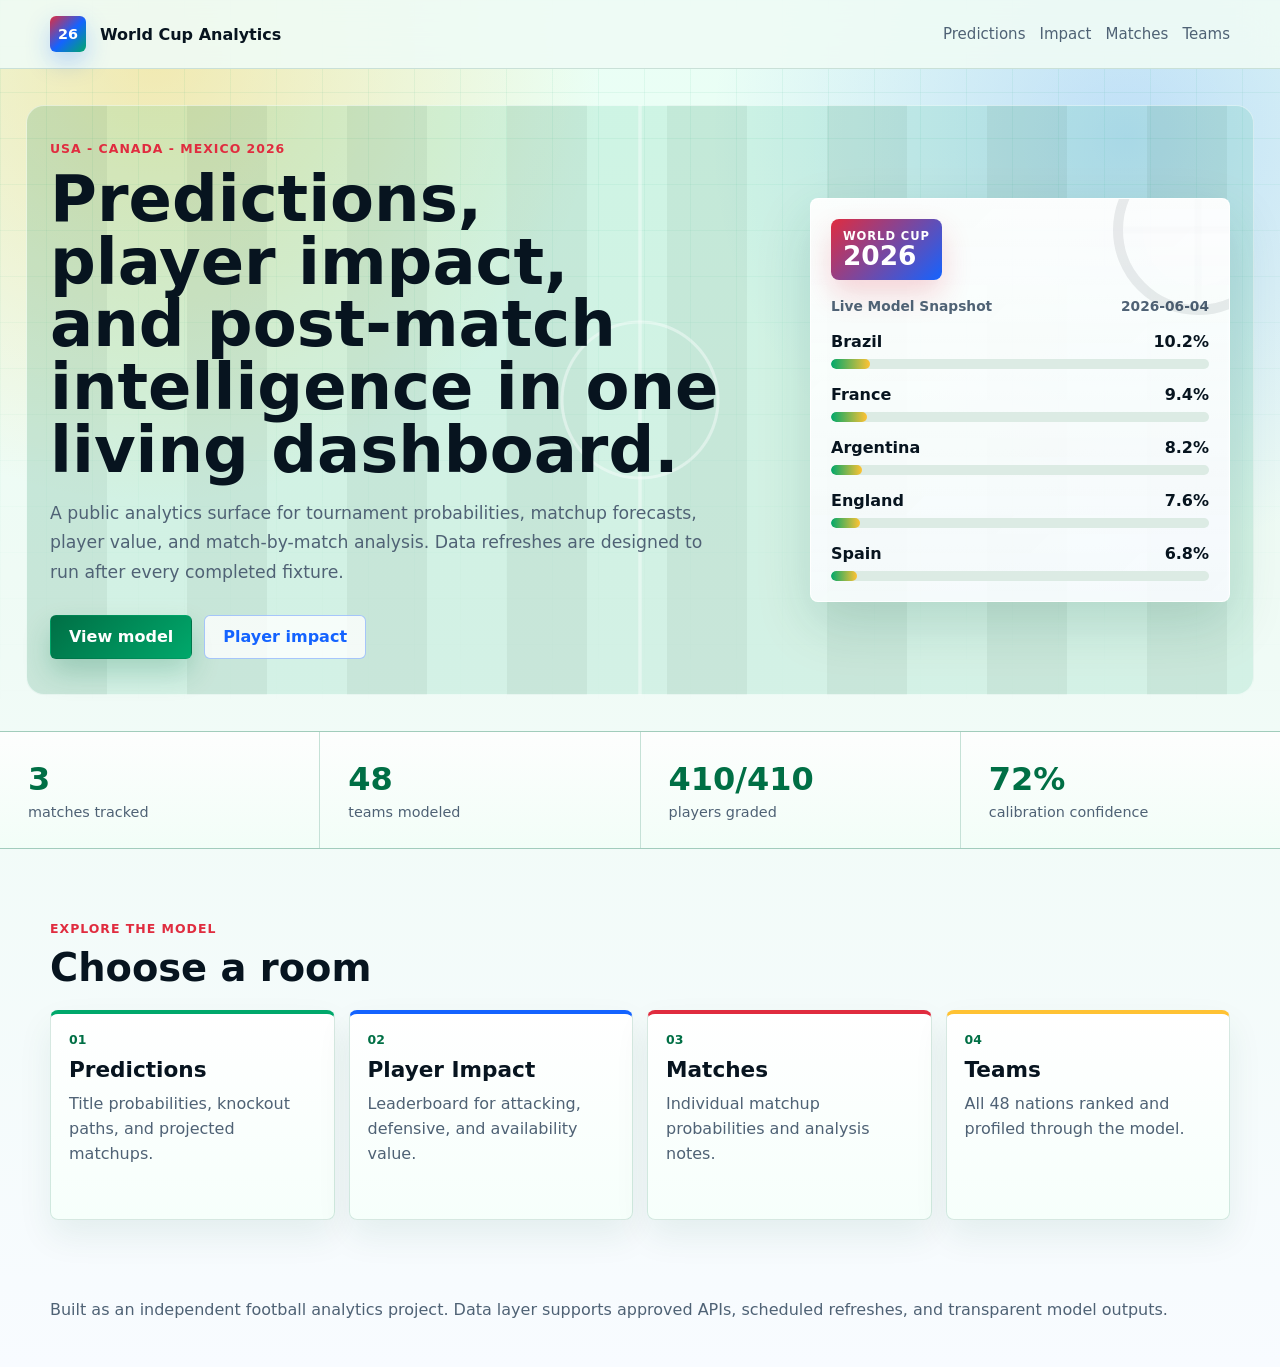
==== commit 38f31039: "Add FotMob 410-player leaderboard" ====
--- a/index.html
+++ b/index.html
@@ -10,26 +10,26 @@
     />
     <link rel="stylesheet" href="styles.css" />
   </head>
-  <body>
+  <body data-page="home">
     <header class="site-header">
       <nav class="nav">
-        <a class="brand" href="#top" aria-label="World Cup 2026 Analytics home">
+        <a class="brand" href="index.html" aria-label="World Cup 2026 Analytics home">
           <span class="brand-mark">26</span>
           <span>World Cup Analytics</span>
         </a>
         <div class="nav-links">
-          <a href="#predictions">Predictions</a>
-          <a href="#leaderboard">Impact</a>
-          <a href="#matches">Matches</a>
-          <a href="#teams">Teams</a>
+          <a href="predictions.html" data-nav="predictions">Predictions</a>
+          <a href="impact.html" data-nav="impact">Impact</a>
+          <a href="matches.html" data-nav="matches">Matches</a>
+          <a href="teams.html" data-nav="teams">Teams</a>
         </div>
       </nav>
     </header>
 
-    <main id="top">
+    <main>
       <section class="hero">
         <div class="hero-copy">
-          <p class="eyebrow">USA · Canada · Mexico 2026</p>
+          <p class="eyebrow">USA - Canada - Mexico 2026</p>
           <h1>Predictions, player impact, and post-match intelligence in one living dashboard.</h1>
           <p>
             A public analytics surface for tournament probabilities, matchup forecasts,
@@ -37,8 +37,8 @@
             after every completed fixture.
           </p>
           <div class="hero-actions">
-            <a class="button primary" href="#predictions">View model</a>
-            <a class="button secondary" href="#leaderboard">Player impact</a>
+            <a class="button primary" href="predictions.html">View model</a>
+            <a class="button secondary" href="impact.html">Player impact</a>
           </div>
         </div>
         <div class="hero-panel" aria-label="Model snapshot">
@@ -73,82 +73,33 @@
         </div>
       </section>
 
-      <section class="section" id="predictions">
+      <section class="section">
         <div class="section-heading">
-          <p class="eyebrow">Tournament forecast</p>
-          <h2>Title probabilities and bracket path</h2>
+          <p class="eyebrow">Explore the model</p>
+          <h2>Choose a room</h2>
         </div>
-        <div class="prediction-layout">
-          <div class="table-shell">
-            <table>
-              <thead>
-                <tr>
-                  <th>Rank</th>
-                  <th>Country</th>
-                  <th>Rating</th>
-                  <th>Win</th>
-                  <th>Final</th>
-                  <th>Semi</th>
-                </tr>
-              </thead>
-              <tbody id="predictionTable"></tbody>
-            </table>
-          </div>
-          <div class="bracket" id="bracket"></div>
+        <div class="page-card-grid">
+          <a class="page-card" href="predictions.html">
+            <span>01</span>
+            <h3>Predictions</h3>
+            <p>Title probabilities, knockout paths, and projected matchups.</p>
+          </a>
+          <a class="page-card" href="impact.html">
+            <span>02</span>
+            <h3>Player Impact</h3>
+            <p>Leaderboard for attacking, defensive, and availability value.</p>
+          </a>
+          <a class="page-card" href="matches.html">
+            <span>03</span>
+            <h3>Matches</h3>
+            <p>Individual matchup probabilities and analysis notes.</p>
+          </a>
+          <a class="page-card" href="teams.html">
+            <span>04</span>
+            <h3>Teams</h3>
+            <p>All 48 nations ranked and profiled through the model.</p>
+          </a>
         </div>
-      </section>
-
-      <section class="section" id="leaderboard">
-        <div class="section-heading inline-heading">
-          <div>
-            <p class="eyebrow">Player impact model</p>
-            <h2>Impact leaderboard</h2>
-          </div>
-          <label class="filter-label">
-            Role
-            <select id="roleFilter">
-              <option value="all">All roles</option>
-              <option value="GK">Goalkeepers</option>
-              <option value="DEF">Defenders</option>
-              <option value="MID">Midfielders</option>
-              <option value="FWD">Forwards</option>
-            </select>
-          </label>
-        </div>
-        <div class="table-shell">
-          <table>
-            <thead>
-              <tr>
-                <th>Rank</th>
-                <th>Player</th>
-                <th>Country</th>
-                <th>Role</th>
-                <th>Impact</th>
-                <th>Attack</th>
-                <th>Defense</th>
-                <th>Availability</th>
-                <th>Source</th>
-              </tr>
-            </thead>
-            <tbody id="leaderboardTable"></tbody>
-          </table>
-        </div>
-      </section>
-
-      <section class="section" id="matches">
-        <div class="section-heading">
-          <p class="eyebrow">Match center</p>
-          <h2>Upcoming predictions and analysis</h2>
-        </div>
-        <div class="match-grid" id="matchGrid"></div>
-      </section>
-
-      <section class="section" id="teams">
-        <div class="section-heading">
-          <p class="eyebrow">Scouting room</p>
-          <h2>Team profiles</h2>
-        </div>
-        <div class="team-grid" id="teamGrid"></div>
       </section>
     </main>
 
@@ -162,3 +113,4 @@
     <script src="app.js"></script>
   </body>
 </html>
+
--- a/styles.css
+++ b/styles.css
@@ -101,6 +101,11 @@
   color: var(--accent-dark);
 }
 
+.nav-links a.active {
+  color: var(--ink);
+  font-weight: 850;
+}
+
 .hero {
   position: relative;
   display: grid;
@@ -307,6 +312,92 @@
   padding: 72px 0 0;
 }
 
+.page-hero {
+  position: relative;
+  width: min(1180px, calc(100% - 32px));
+  margin: 0 auto;
+  padding: 72px 0 34px;
+}
+
+.page-hero::before {
+  position: absolute;
+  inset: 28px -24px 0;
+  z-index: -1;
+  content: "";
+  background:
+    linear-gradient(90deg, rgba(0, 168, 107, 0.18), rgba(20, 99, 255, 0.08)),
+    repeating-linear-gradient(90deg, rgba(0, 128, 79, 0.16) 0 84px, rgba(0, 168, 107, 0.1) 84px 168px);
+  border: 1px solid rgba(255, 255, 255, 0.65);
+  border-radius: 18px;
+}
+
+.page-hero h1 {
+  max-width: 850px;
+  margin: 0;
+  font-size: clamp(2.2rem, 4vw, 4.5rem);
+  line-height: 1;
+}
+
+.page-hero p:not(.eyebrow) {
+  max-width: 720px;
+  color: var(--muted);
+  font-size: 1.05rem;
+  line-height: 1.7;
+}
+
+.page-section {
+  padding-top: 28px;
+}
+
+.page-card-grid {
+  display: grid;
+  grid-template-columns: repeat(4, minmax(0, 1fr));
+  gap: 14px;
+}
+
+.page-card {
+  display: grid;
+  gap: 10px;
+  min-height: 210px;
+  align-content: start;
+  padding: 18px;
+  background:
+    linear-gradient(180deg, rgba(255, 255, 255, 0.98), rgba(246, 255, 251, 0.98));
+  border: 1px solid rgba(0, 111, 69, 0.16);
+  border-top: 4px solid var(--accent);
+  border-radius: 8px;
+  box-shadow: 0 16px 34px rgba(0, 83, 65, 0.08);
+}
+
+.page-card:nth-child(2) {
+  border-top-color: var(--blue);
+}
+
+.page-card:nth-child(3) {
+  border-top-color: var(--red);
+}
+
+.page-card:nth-child(4) {
+  border-top-color: var(--gold);
+}
+
+.page-card span {
+  color: var(--accent-dark);
+  font-size: 0.78rem;
+  font-weight: 850;
+}
+
+.page-card h3 {
+  margin: 0;
+  font-size: 1.35rem;
+}
+
+.page-card p {
+  margin: 0;
+  color: var(--muted);
+  line-height: 1.55;
+}
+
 .section-heading {
   margin-bottom: 22px;
 }
@@ -498,6 +589,7 @@
 @media (max-width: 900px) {
   .hero,
   .prediction-layout,
+  .page-card-grid,
   .match-grid,
   .team-grid {
     grid-template-columns: 1fr;
